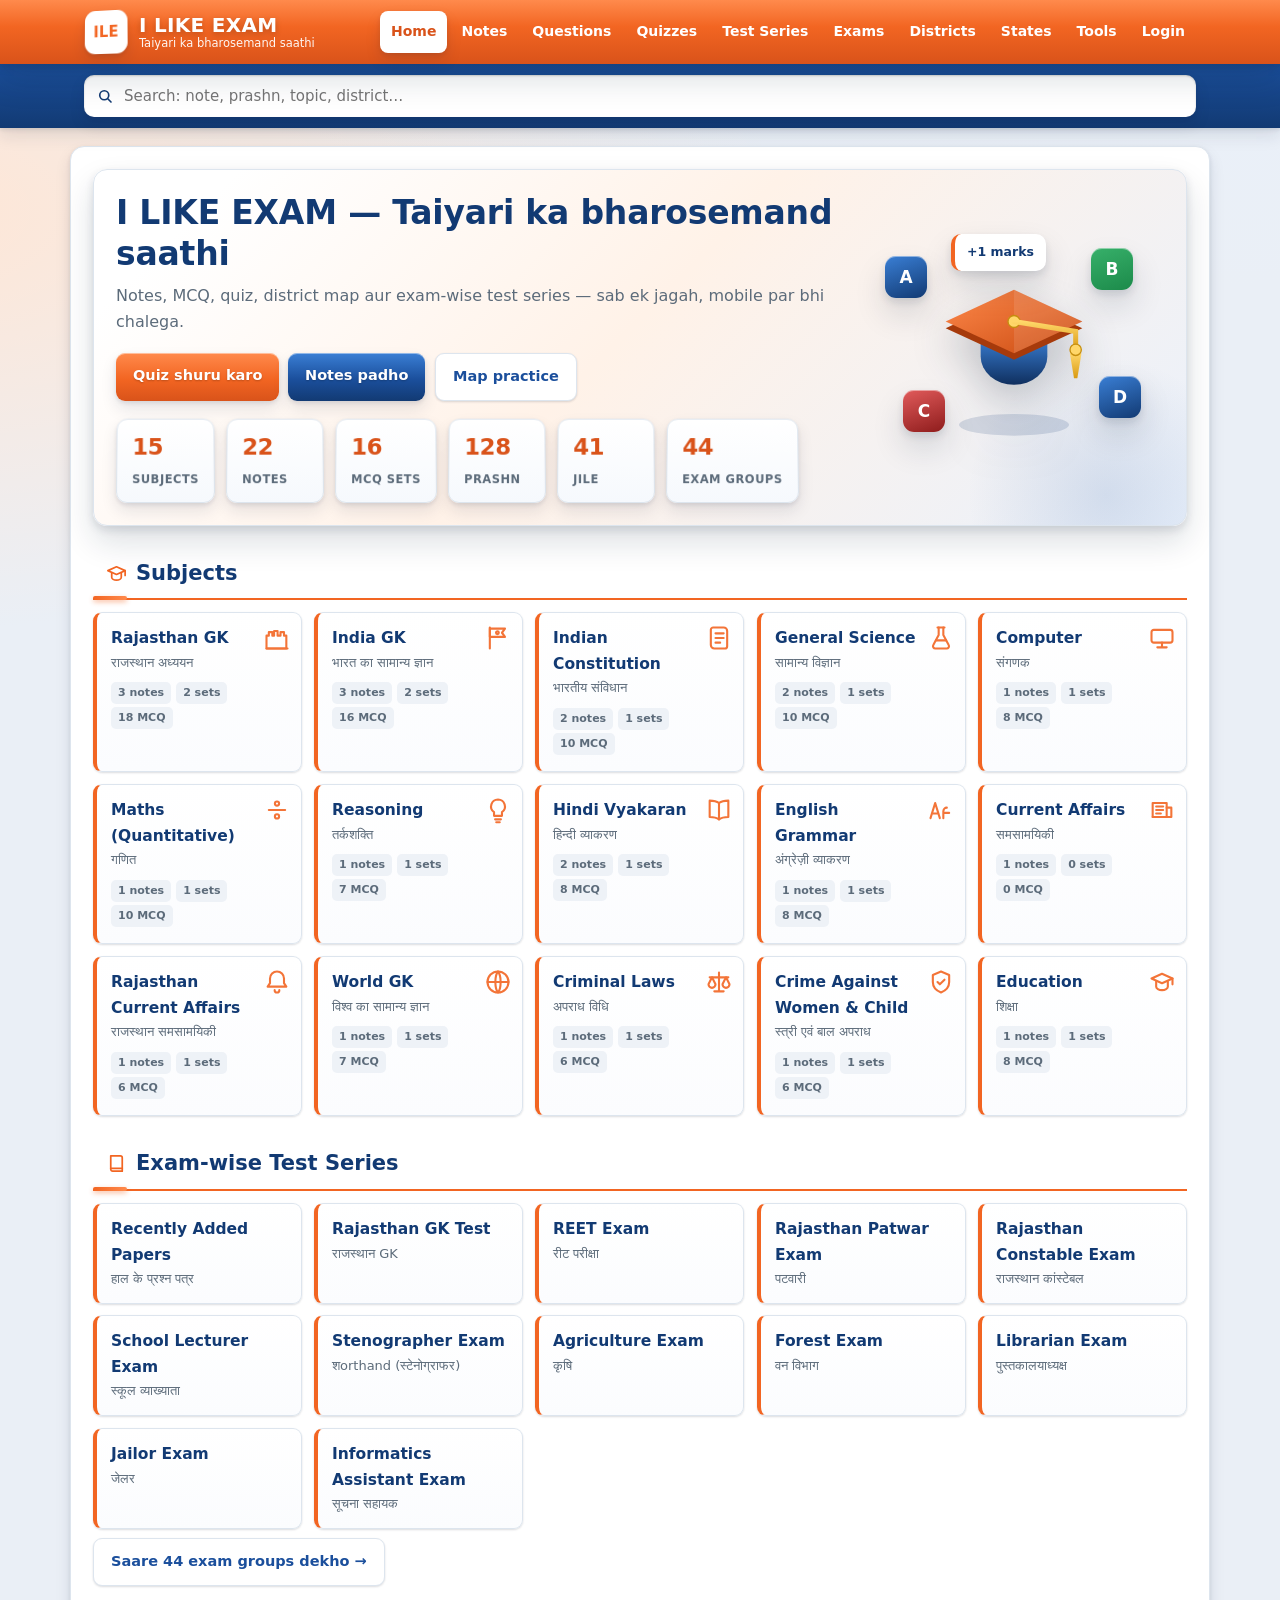
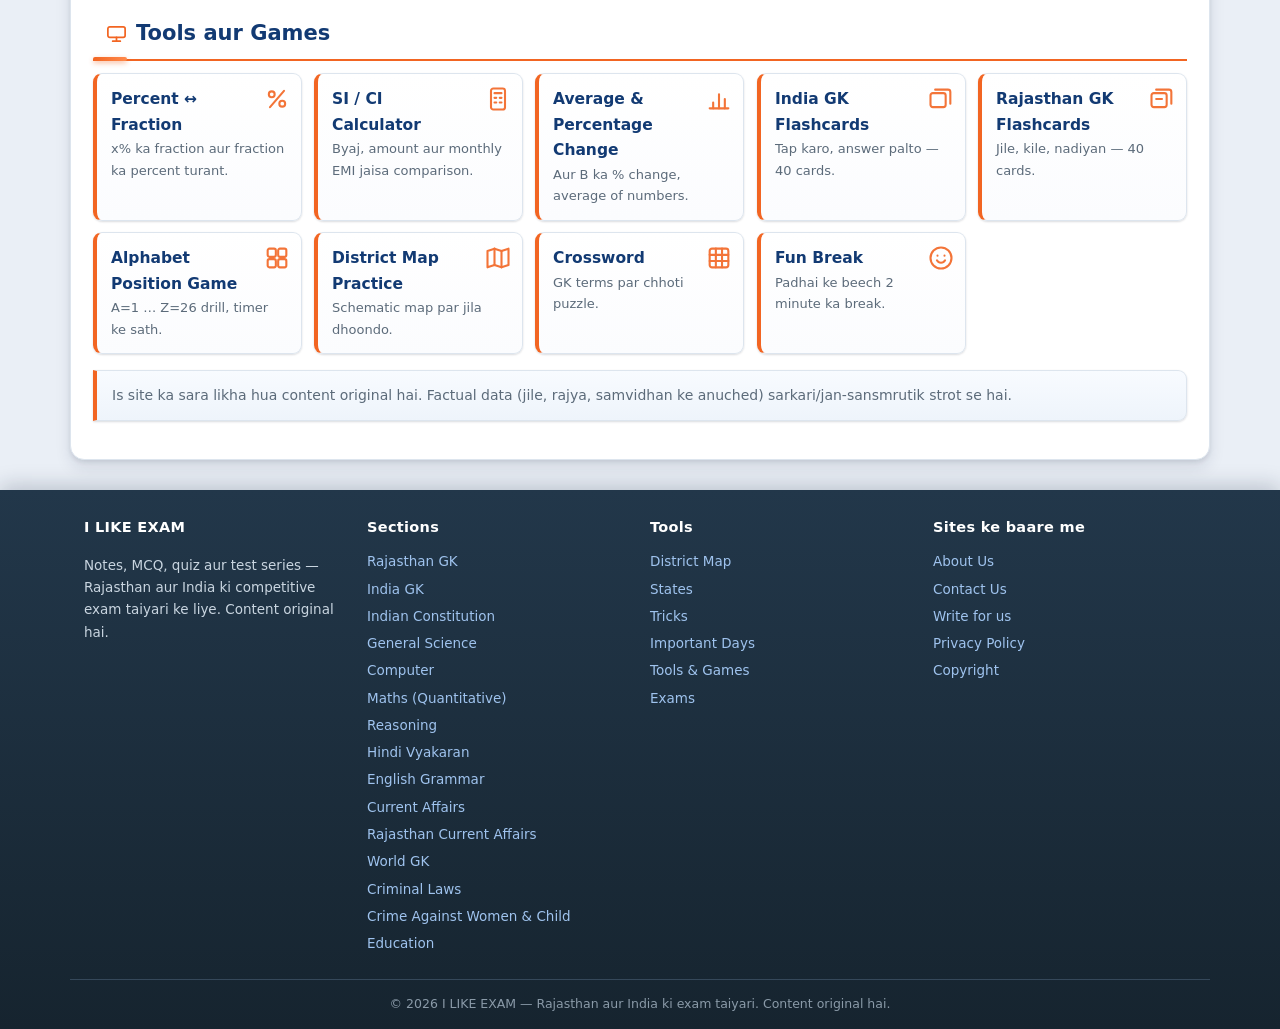
==== index.html @ 9d0247a0 "Add files via upload" ====
<!DOCTYPE html>
<html lang="hi">
<head>
<meta charset="utf-8">
<meta name="viewport" content="width=device-width, initial-scale=1">
<title>I LIKE EXAM — Rajasthan GK, Notes, Quizzes & Test Series</title>
<meta name="description" content="I LIKE EXAM — Rajasthan aur India ki taiyari ke liye notes, MCQ, quiz, district map, tricks aur exam-wise test series.">
<meta name="theme-color" content="#f26522">
<link rel="manifest" href="manifest.webmanifest">
<link rel="icon" href="icons/icon.svg" type="image/svg+xml">
<link rel="apple-touch-icon" href="icons/icon-512.png">
<meta name="apple-mobile-web-app-capable" content="yes">
<meta name="apple-mobile-web-app-title" content="I LIKE EXAM">
<link rel="stylesheet" href="css/style.css">
</head>
<body>
<a class="skip" href="#main">Skip to main content</a>

<header class="topbar">
  <div class="wrap topbar-inner">
    <a class="brand" href="#/">
      <span class="brand-mark">ILE</span>
      <span class="brand-text"><b>I LIKE EXAM</b><small>Taiyari ka bharosemand saathi</small></span>
    </a>
    <button class="nav-toggle" id="navToggle" aria-expanded="false" aria-controls="mainnav">☰ Menu</button>
    <nav id="mainnav" class="mainnav" aria-label="Main"></nav>
  </div>
</header>

<div class="searchbar">
  <div class="wrap">
    <span class="glass" aria-hidden="true"><svg viewBox="0 0 24 24" fill="none" stroke="currentColor" stroke-width="2.2" stroke-linecap="round"><circle cx="11" cy="11" r="6"/><path d="M20 20l-4.3-4.3"/></svg></span>
    <input id="siteSearch" type="search" placeholder="Search: note, prashn, topic, district…" autocomplete="off">
    <div id="searchResults" class="search-results" hidden></div>
  </div>
</div>

<main id="main" class="wrap page"></main>

<footer class="sitefoot">
  <div class="wrap foot-grid">
    <div>
      <h4>I LIKE EXAM</h4>
      <p>Notes, MCQ, quiz aur test series — Rajasthan aur India ki competitive exam taiyari ke liye. Content original hai.</p>
    </div>
    <div>
      <h4>Sections</h4>
      <ul id="footSubjects"></ul>
    </div>
    <div>
      <h4>Tools</h4>
      <ul id="footTools"></ul>
    </div>
    <div>
      <h4>Sites ke baare me</h4>
      <ul>
        <li><a href="#/about">About Us</a></li>
        <li><a href="#/contact">Contact Us</a></li>
        <li><a href="#/contribute">Write for us</a></li>
        <li><a href="#/privacy">Privacy Policy</a></li>
        <li><a href="#/copyright">Copyright</a></li>
      </ul>
    </div>
  </div>
  <div class="wrap copyline">© <span id="year"></span> I LIKE EXAM — Rajasthan aur India ki exam taiyari. Content original hai.</div>
</footer>

<script src="js/data.js"></script>
<script src="js/icons.js"></script>
<script src="js/app.js"></script>
</body>
</html>
---- css/style.css ----
/* =============================================================
   I LIKE EXAM — style.css : 3D depth design system (no library)
   ============================================================= */
*{box-sizing:border-box}
:root{
  --orange:#f26522;--orange-d:#d9531a;--orange-l:#ff8a4c;--orange-pale:#fff2e8;
  --blue:#1b4f9c;--blue-d:#123a73;--blue-l:#3a7fd5;--blue-pale:#eaf1fb;
  --ink:#1b2430;--muted:#5c6b7a;--line:#dde5ee;--bg:#eaeff6;--paper:#fff;
  --ok:#1c8a4a;--ok-pale:#e8f6ec;--bad:#c62828;--bad-pale:#fdecec;--gold:#ffc94a;

  --font:system-ui,"Segoe UI",Roboto,"Helvetica Neue","Noto Sans","Noto Sans Devanagari","Nirmala UI",Arial,sans-serif;

  /* elevation steps — har layer ka apna shadow */
  --e1:0 1px 2px rgba(16,32,54,.10),0 1px 3px rgba(16,32,54,.06);
  --e2:0 2px 4px rgba(16,32,54,.10),0 8px 16px rgba(16,32,54,.10);
  --e3:0 4px 8px rgba(16,32,54,.12),0 16px 32px rgba(16,32,54,.14);
  --e4:0 10px 22px rgba(16,32,54,.16),0 30px 60px rgba(16,32,54,.20);
  --inset:inset 0 1px 0 rgba(255,255,255,.45);
  --r:14px;--r-s:9px;
}

html{scroll-behavior:smooth}
html,body{margin:0;padding:0}
body{
  font-family:var(--font);color:var(--ink);font-size:15.5px;line-height:1.65;
  background:
    radial-gradient(1100px 460px at 88% -160px,var(--blue-pale),transparent),
    radial-gradient(900px 420px at -120px 8%,#ffe6d5,transparent),
    linear-gradient(var(--bg),var(--bg));
  -webkit-font-smoothing:antialiased;text-rendering:optimizeLegibility;
}
a{color:var(--blue);text-decoration:none}
a:hover{text-decoration:underline}
img,svg{max-width:100%}
.wrap{max-width:1140px;margin:0 auto;padding:0 14px}
.skip{position:absolute;left:-9999px;top:0;background:#fff;padding:8px;color:var(--blue)}
.skip:focus{left:8px;z-index:99}

/* ---------------- header ---------------- */
.topbar{
  background:linear-gradient(180deg,var(--orange-l),var(--orange) 42%,var(--orange-d));
  color:#fff;box-shadow:var(--e3);position:relative;z-index:30;
}
.topbar::after{content:"";position:absolute;left:0;right:0;bottom:-6px;height:6px;background:linear-gradient(180deg,rgba(18,58,115,.22),transparent)}
.topbar-inner{display:flex;align-items:center;gap:16px;flex-wrap:wrap;padding-top:10px;padding-bottom:10px}
.brand{display:flex;align-items:center;gap:11px;color:#fff}
.brand:hover{text-decoration:none}
.brand-mark{
  width:44px;height:44px;border-radius:11px;background:#fff;color:var(--orange);font-size:15px;font-weight:800;
  display:grid;place-items:center;letter-spacing:.2px;box-shadow:var(--e2),var(--inset);
  transform:perspective(500px) rotateX(10deg) rotateY(-14deg);transition:transform .28s
}
.brand:hover .brand-mark{transform:perspective(500px) rotateX(0) rotateY(0) translateY(-2px)}
.brand-text{display:flex;flex-direction:column;line-height:1.15}
.brand-text b{font-size:20px;font-weight:800;letter-spacing:.3px;text-shadow:0 2px 6px rgba(0,0,0,.22)}
.brand-text small{font-size:11.5px;opacity:.95}
.nav-toggle{display:none;margin-left:auto;background:rgba(255,255,255,.18);border:1px solid rgba(255,255,255,.55);color:#fff;font-size:14.5px;padding:8px 13px;border-radius:8px;cursor:pointer;font-family:inherit;font-weight:700;box-shadow:var(--e1)}
.mainnav{margin-left:auto;display:flex;gap:3px;flex-wrap:wrap}
.mainnav a{color:#fff;padding:9px 11px;border-radius:8px;font-size:14px;font-weight:700;transition:background .16s,transform .16s,box-shadow .16s}
.mainnav a:hover{background:rgba(0,0,0,.16);text-decoration:none;transform:translateY(-1px)}
.mainnav a.on{background:#fff;color:var(--orange-d);box-shadow:var(--e2)}

/* ---------------- search ---------------- */
.searchbar{background:linear-gradient(180deg,var(--blue),var(--blue-d));padding:11px 0;position:relative;box-shadow:var(--e2)}
.searchbar .wrap{position:relative}
#siteSearch{width:100%;padding:12px 14px 12px 40px;border:0;border-radius:10px;font-size:15px;font-family:inherit;box-shadow:var(--e2),inset 0 1px 2px rgba(0,0,0,.18)}
#siteSearch:focus{outline:3px solid var(--gold);outline-offset:1px}
.searchbar .glass{position:absolute;left:26px;top:50%;transform:translateY(-50%);width:18px;height:18px;color:var(--blue-d);pointer-events:none}
.search-results{position:absolute;top:100%;left:14px;right:14px;background:#fff;border:1px solid var(--line);border-radius:0 0 12px 12px;max-height:60vh;overflow:auto;z-index:40;box-shadow:var(--e4)}
.search-results a{display:block;padding:10px 13px;border-bottom:1px solid #f1f3f6;color:var(--ink)}
.search-results a:hover{background:var(--orange-pale);text-decoration:none}
.search-results .kind{font-size:10.5px;color:#fff;background:var(--orange);border-radius:5px;padding:2px 7px;margin-right:8px;text-transform:uppercase;letter-spacing:.4px;font-weight:700}
.search-results .none{padding:13px;color:var(--muted)}

/* ---------------- page shell + 3D entry ---------------- */
.page{
  background:var(--paper);margin:18px auto 30px;padding:22px;border:1px solid var(--line);
  border-radius:var(--r);min-height:52vh;box-shadow:var(--e2);
}
/* fill-mode janbhoojh ke saath nahi: page hamesha visible rehta hai, animation bas chalti hai */
.page.enter{animation:pageIn .38s cubic-bezier(.2,.7,.3,1)}
@keyframes pageIn{from{opacity:0;transform:translateY(14px) scale(.99)}to{opacity:1;transform:none}}
.crumb{font-size:12.5px;color:var(--muted);margin-bottom:14px}
.crumb a{color:var(--blue)}
h1{font-size:29px;line-height:1.25;margin:0 0 8px;color:var(--blue-d);font-weight:800;letter-spacing:-.2px}
h2{font-size:21px;margin:30px 0 12px;padding:0 0 8px 12px;border-bottom:2px solid var(--orange);color:var(--blue-d);font-weight:800;position:relative}
h2::before{content:"";position:absolute;left:0;bottom:-2px;width:34px;height:4px;background:linear-gradient(90deg,var(--orange),var(--orange-l));border-radius:2px;box-shadow:0 2px 5px rgba(242,101,34,.45)}
h3{font-size:17.5px;margin:20px 0 9px;color:var(--ink);font-weight:700}
p.lead{color:var(--muted);margin:0 0 18px;font-size:16px}

/* ---------------- 3D hero ---------------- */
.hero{
  background:linear-gradient(135deg,#fff 10%,var(--orange-pale) 48%,var(--blue-pale) 100%);
  border:1px solid var(--line);border-radius:var(--r);padding:22px;display:flex;gap:22px;align-items:center;flex-wrap:wrap;
  box-shadow:var(--e3);position:relative;overflow:hidden
}
.hero::before{content:"";position:absolute;inset:auto -60px -110px auto;width:280px;height:280px;border-radius:50%;background:radial-gradient(circle,rgba(27,79,156,.13),transparent 70%)}
.hero > div{position:relative;z-index:2}
.hero > div:not(.hero3d){flex:1 1 300px}
.hero h1{font-size:33px}
.hero-stats{display:flex;gap:11px;flex-wrap:wrap;margin-top:16px}
.stat{
  background:linear-gradient(180deg,#fff,#f6f9fd);border:1px solid var(--line);border-radius:11px;padding:10px 15px;min-width:98px;
  box-shadow:var(--e2),var(--inset);transform:perspective(600px) rotateX(6deg);transform-origin:50% 100%;
  transition:transform .22s,box-shadow .22s
}
.stat:hover{transform:perspective(600px) rotateX(0) translateY(-3px);box-shadow:var(--e3)}
.stat b{display:block;font-size:23px;color:var(--orange-d);font-variant-numeric:tabular-nums;letter-spacing:-.4px}
.stat span{font-size:11.5px;color:var(--muted);text-transform:uppercase;letter-spacing:.5px;font-weight:700}

.hero3d{flex:0 0 300px;position:relative;perspective:900px;min-height:250px}
.tilt{position:absolute;inset:0;transform-style:preserve-3d;transition:transform .3s ease-out;transform:rotateX(calc(var(--ty,0)*1deg)) rotateY(calc(var(--tx,0)*1deg))}
.stage{position:absolute;left:50%;top:50%;width:250px;height:210px;margin:-105px 0 0 -125px;transform-style:preserve-3d}

/* Topi = ek crisp SVG jo 3D me jhoomti hai. Div-se-bana 3D model edge-on hoke
   toot-ti lines banata tha aur hero se kat-ta tha — isliye SVG wala rasta. */
.cap3d{
  position:absolute;left:50%;top:50%;width:200px;height:187px;margin:-94px 0 0 -100px;
  filter:drop-shadow(0 16px 20px rgba(18,32,54,.24));
  animation:capFloat 7.5s ease-in-out infinite
}
@keyframes capFloat{
  0%,100%{transform:perspective(800px) rotateY(-15deg) rotateX(9deg) translateY(-7px)}
  50%{transform:perspective(800px) rotateY(15deg) rotateX(-7deg) translateY(9px)}
}

.chip3d{position:absolute;display:grid;place-items:center;width:42px;height:42px;border-radius:11px;font-weight:800;font-size:17px;color:#fff;
  background:linear-gradient(160deg,var(--blue-l),var(--blue-d));box-shadow:var(--e3),var(--inset);animation:floaty 6s ease-in-out infinite}
.chip3d.right{background:linear-gradient(160deg,#37b06a,var(--ok))}
.chip3d.wrongc{background:linear-gradient(160deg,#e15b5b,#8e1c1c)}
.chip3d.p1{left:-4px;top:14px;animation-delay:-.4s}
.chip3d.p2{right:6px;top:6px;animation-delay:-2.2s}
.chip3d.p3{left:14px;bottom:20px;animation-delay:-3.6s}
.chip3d.p4{right:-2px;bottom:34px;animation-delay:-1.3s}
@keyframes floaty{0%,100%{transform:translateY(-7px) rotateX(14deg) rotateY(-16deg)}50%{transform:translateY(9px) rotateX(6deg) rotateY(12deg)}}
/* card top-center par hai — diamond ki left tip (SVG x=19) se takrata nahi */
.floatcard{position:absolute;left:62px;top:-8px;padding:8px 12px;border-radius:10px;background:#fff;border-left:4px solid var(--orange);box-shadow:var(--e3);font-size:12.5px;font-weight:800;color:var(--blue-d);animation:floaty 7.5s ease-in-out infinite;animation-delay:-2s}

/* ---------------- tiles with 3D tilt ---------------- */
.grid{display:grid;gap:12px;grid-template-columns:repeat(auto-fill,minmax(180px,1fr))}
.grid.wide{grid-template-columns:repeat(auto-fill,minmax(250px,1fr))}
.tile{
  display:block;background:linear-gradient(180deg,#fff,#fbfcfe);border:1px solid var(--line);border-left:4px solid var(--orange);
  border-radius:var(--r-s);padding:13px 14px;color:var(--ink);box-shadow:var(--e1);
  transform:perspective(700px) translateZ(0);transform-style:preserve-3d;
  transition:transform .2s cubic-bezier(.2,.7,.3,1),box-shadow .2s,border-color .2s
}
.tile:hover{background:linear-gradient(180deg,#fff,var(--orange-pale));text-decoration:none;box-shadow:var(--e3);transform:perspective(700px) translateY(-5px) rotateX(6deg)}
.tile:active{transform:perspective(700px) translateY(-1px) rotateX(2deg)}
.tile b{display:block;font-size:15.5px;color:var(--blue-d);font-weight:800}
.tile .hi{display:block;font-size:13px;color:var(--muted)}
.tile .meta{display:block;margin-top:9px;font-size:11px;color:var(--muted)}
.tile .meta i{font-style:normal;background:#eef2f7;border-radius:5px;padding:2px 7px;margin-right:5px;font-weight:700;display:inline-block;margin-bottom:3px}
.tile .ic{float:right;margin:-2px -4px 6px 8px;width:28px;height:28px;color:var(--orange);opacity:.9}
.ic svg{width:100%;height:100%;display:block}
.ic.inline{display:inline-block;width:23px;height:23px;vertical-align:-5px;margin-right:8px;color:var(--orange)}
h1 .ic.inline{width:27px;height:27px;vertical-align:-6px}

/* ---------------- buttons ---------------- */
.btn{
  display:inline-block;background:linear-gradient(180deg,var(--orange-l),var(--orange) 55%,var(--orange-d));color:#fff;border:0;
  border-radius:9px;padding:11px 17px;font-size:14.5px;font-weight:800;cursor:pointer;font-family:inherit;
  box-shadow:var(--e2),var(--inset);text-shadow:0 1px 2px rgba(0,0,0,.22);
  transform:perspective(500px);transition:transform .14s,box-shadow .14s,filter .14s
}
.btn:hover{color:#fff;text-decoration:none;transform:perspective(500px) translateY(-2px);box-shadow:var(--e3);filter:saturate(1.1)}
.btn:active{transform:perspective(500px) translateY(1px);box-shadow:var(--e1)}
.btn.blue{background:linear-gradient(180deg,var(--blue-l),var(--blue) 55%,var(--blue-d))}
.btn.ghost{background:#fff;color:var(--blue);border:1px solid var(--line);box-shadow:var(--e1);text-shadow:none}
.btn.ghost:hover{background:var(--blue-pale)}
.btnrow{display:flex;gap:9px;flex-wrap:wrap;margin:16px 0}

/* ---------------- tables ---------------- */
table.tb{width:100%;border-collapse:separate;border-spacing:0;font-size:14.5px;margin:12px 0;border:1px solid var(--line);border-radius:var(--r-s);overflow:hidden;box-shadow:var(--e1)}
table.tb th{background:linear-gradient(180deg,var(--blue-l),var(--blue));color:#fff;text-align:left;padding:10px;font-size:13px;font-weight:700;letter-spacing:.2px}
table.tb td{padding:9px 11px;border-bottom:1px solid var(--line)}
table.tb tr:nth-child(even) td{background:#f8fafd}
table.tb tr:last-child td{border-bottom:0}
table.tb tr:hover td{background:var(--orange-pale)}
.table-scroll{overflow-x:auto;-webkit-overflow-scrolling:touch}

/* ---------------- notes / articles ---------------- */
.note{border-bottom:1px dashed var(--line);padding:12px 0;transition:padding-left .18s}
.note:hover{padding-left:6px}
.note a{font-weight:700;font-size:16.5px}
.note small{display:block;color:var(--muted);font-weight:400;font-size:12.5px}
.article{max-width:840px}
.article h2{margin-top:26px}
.article .box{background:linear-gradient(180deg,#f7fafd,#eff4fb);border:1px solid var(--line);border-left:4px solid var(--blue);padding:13px 15px;margin:16px 0;border-radius:0 var(--r-s) var(--r-s) 0;box-shadow:var(--e1)}
.article ul{padding-left:22px}
.article li{margin:5px 0}
.kv{display:grid;grid-template-columns:190px 1fr;gap:5px 14px;font-size:14.5px}
.kv dt{color:var(--muted)}
.kv dd{margin:0;font-weight:700}

/* ---------------- chips ---------------- */
.optbar{display:flex;gap:9px;flex-wrap:wrap;margin-bottom:16px;align-items:center}
.chip{border:1px solid var(--line);background:#fff;border-radius:18px;padding:6px 13px;font-size:13px;cursor:pointer;color:var(--ink);font-weight:700;box-shadow:var(--e1);transition:transform .15s,background .15s}
.chip:hover{background:var(--blue-pale);text-decoration:none;transform:translateY(-2px)}
.chip.on{background:linear-gradient(180deg,var(--blue-l),var(--blue));color:#fff;border-color:var(--blue);box-shadow:var(--e2)}

/* ---------------- quiz ---------------- */
.qcard{border:1px solid var(--line);border-radius:var(--r);padding:16px;margin:0 0 14px;background:#fff;box-shadow:var(--e2)}
.qcard .qn{font-size:12px;color:var(--muted);font-weight:700;letter-spacing:.4px;text-transform:uppercase}
.qcard .qt{font-weight:700;margin:5px 0 12px;font-size:17px;line-height:1.45}
.opt{
  display:block;width:100%;text-align:left;background:linear-gradient(180deg,#fbfcfe,#f5f8fc);border:1px solid var(--line);border-radius:9px;
  padding:11px 13px;margin:7px 0;cursor:pointer;font-family:inherit;font-size:15.5px;color:var(--ink);
  box-shadow:var(--e1);transform:perspective(600px);transition:transform .14s,box-shadow .14s,background .14s,border-color .14s
}
.opt:hover{background:var(--orange-pale);border-color:var(--orange);transform:perspective(600px) translateX(3px) translateY(-1px);box-shadow:var(--e2)}
.opt.right{background:linear-gradient(180deg,#eefaf1,var(--ok-pale));border-color:var(--ok);color:#12603a;font-weight:800;box-shadow:0 0 0 3px rgba(28,138,74,.14)}
.opt.wrong{background:linear-gradient(180deg,#fef3f3,var(--bad-pale));border-color:var(--bad);color:#8e1c1c}
.opt:disabled{cursor:default;transform:none}
.explain{font-size:13.5px;color:var(--muted);margin-top:10px;padding-top:10px;border-top:1px dashed var(--line)}
.explain b{color:var(--ok)}

.quizhead{position:sticky;top:0;background:rgba(255,255,255,.97);backdrop-filter:blur(4px);border-bottom:1px solid var(--line);padding:12px 0;margin:-22px -22px 16px;padding-left:22px;padding-right:22px;z-index:5;box-shadow:var(--e1)}
.quizhead .row{display:flex;justify-content:space-between;align-items:center;gap:12px;flex-wrap:wrap}
.bar{height:8px;background:#e9edf3;border-radius:5px;overflow:hidden;margin-top:10px;box-shadow:inset 0 1px 2px rgba(0,0,0,.12)}
.bar i{display:block;height:100%;background:linear-gradient(90deg,var(--orange),var(--gold));width:0;transition:width .25s;box-shadow:0 0 8px rgba(242,101,34,.6)}
.pill{font-size:13px;background:var(--blue-pale);border:1px solid #cfe0f7;border-radius:16px;padding:4px 12px;color:var(--blue-d);font-weight:800}
.result{text-align:center;padding:30px 12px}
.result .score{font-size:54px;font-weight:800;color:var(--orange-d);letter-spacing:-1px;text-shadow:0 3px 10px rgba(242,101,34,.25)}
.result table{margin:20px auto 0;max-width:640px}

/* ---------------- district map ---------------- */
.mapwrap{display:grid;grid-template-columns:1fr 320px;gap:18px;align-items:start}
.mapbox{background:linear-gradient(160deg,#f7fafd,#eaf1fb);border:1px solid var(--line);border-radius:var(--r);padding:14px;box-shadow:var(--e2)}
.mapbox svg{width:100%;height:auto;display:block;filter:drop-shadow(0 6px 14px rgba(18,32,54,.16))}
.dcell{fill:#cfe0f5;stroke:#fff;stroke-width:2;cursor:pointer;transition:fill .16s}
.dcell:hover{fill:var(--orange)}
.dcell.hit{fill:#8fd3a8}
.dcell.miss{fill:#f3b0b0}
.dlabel{font-size:8px;fill:#123a73;pointer-events:none;text-anchor:middle;font-family:var(--font)}

/* ---------------- tabs / calendar ---------------- */
.tabs{display:flex;gap:7px;border-bottom:2px solid var(--orange);margin:20px 0 15px;flex-wrap:wrap}
.tabs button{background:#eef2f7;border:1px solid var(--line);border-bottom:0;border-radius:8px 8px 0 0;padding:9px 15px;font-family:inherit;font-size:14px;cursor:pointer;font-weight:700;color:var(--muted)}
.tabs button.on{background:linear-gradient(180deg,var(--orange-l),var(--orange));color:#fff;border-color:var(--orange);box-shadow:var(--e2)}
.cal{display:grid;grid-template-columns:repeat(7,1fr);gap:7px}
.cal .h{background:linear-gradient(180deg,var(--blue-l),var(--blue));color:#fff;text-align:center;padding:7px;font-size:12px;border-radius:7px;font-weight:700;box-shadow:var(--e1)}
.cal .d{background:#fff;border:1px solid var(--line);border-radius:7px;min-height:70px;padding:6px;font-size:12px;box-shadow:var(--e1);transition:transform .16s,box-shadow .16s}
.cal .d:hover{transform:perspective(600px) translateY(-3px) rotateX(6deg);box-shadow:var(--e2)}
.cal .d b{display:block;color:var(--muted);font-size:11px}
.cal .d.ev{background:linear-gradient(180deg,#fff,var(--orange-pale));border-color:var(--orange)}
.cal .d span{display:block;font-size:10.5px;line-height:1.35;color:var(--blue-d);font-weight:700}

/* ---------------- flashcards (3D flip) ---------------- */
.flash{
  background:linear-gradient(150deg,#fff,var(--blue-pale));border:1px solid #cfe0f7;border-radius:var(--r);padding:30px 24px;text-align:center;cursor:pointer;
  min-height:170px;display:grid;place-items:center;box-shadow:var(--e3);transform-origin:50% 50%
}
.flash.flip{animation:flip .42s cubic-bezier(.3,.7,.3,1)}
@keyframes flip{0%{transform:perspective(900px) rotateY(84deg) scale(.96);opacity:.35}60%{transform:perspective(900px) rotateY(-9deg) scale(1.01);opacity:1}100%{transform:perspective(900px) rotateY(0) scale(1)}}
.flash .big{font-size:25px;font-weight:800;color:var(--blue-d)}
.flash .small{font-size:13px;color:var(--muted);margin-top:10px}

/* ---------------- tools / forms ---------------- */
.tool{border:1px solid var(--line);border-radius:var(--r);padding:16px;margin-bottom:16px;background:linear-gradient(180deg,#fafcff,#f4f7fb);box-shadow:var(--e2)}
.tool input,.tool select{padding:10px;border:1px solid var(--line);border-radius:8px;font-family:inherit;font-size:15px;width:100%;max-width:270px;background:#fff;box-shadow:inset 0 1px 2px rgba(16,32,54,.08)}
.tool input:focus,.tool select:focus,form.f input:focus,form.f textarea:focus{outline:3px solid var(--gold);outline-offset:1px}
.out{background:#fff;border:1px dashed var(--blue);border-radius:9px;padding:12px 14px;margin-top:12px;font-size:15.5px;min-height:24px;box-shadow:var(--e1)}
.out b{color:var(--orange-d);font-size:21px;font-variant-numeric:tabular-nums}
label.f{display:block;font-size:13px;color:var(--muted);margin:12px 0 4px;font-weight:700}
form.f{max-width:540px}
form.f input,form.f textarea{width:100%;padding:11px;border:1px solid var(--line);border-radius:9px;font-family:inherit;font-size:15px;box-shadow:inset 0 1px 2px rgba(16,32,54,.07)}
.msg{background:linear-gradient(180deg,#f0fbf4,var(--ok-pale));border:1px solid var(--ok);color:#12603a;padding:12px 14px;border-radius:9px;margin:14px 0;font-size:14.5px;box-shadow:var(--e1)}
.msg.warn{background:linear-gradient(180deg,#fff6ea,var(--orange-pale));border-color:var(--orange);color:#8a4b12}

/* ---------------- misc ---------------- */
.draftbar{background:linear-gradient(90deg,#fff3d6,#ffe3c2);border-bottom:2px solid var(--gold);padding:8px 0;font-size:13px;color:#6b4a12}
.draftbar b{background:var(--orange);color:#fff;padding:2px 7px;border-radius:5px;font-size:11.5px;letter-spacing:.05em;margin-right:6px}
.draftbar a{color:#8a4b06;font-weight:800;text-decoration:underline}
.draftbar button{margin-left:8px;border:1px solid #d9a441;background:#fff;color:#8a4b06;font:inherit;font-size:12.5px;font-weight:800;padding:3px 9px;border-radius:7px;cursor:pointer}
.draftbar button:hover{background:#fff8e7}
.notice{background:linear-gradient(180deg,#f8fbff,#eef4fb);border:1px solid var(--line);border-left:4px solid var(--orange);padding:13px 15px;border-radius:0 var(--r-s) var(--r-s) 0;font-size:14px;color:var(--muted);margin:16px 0;box-shadow:var(--e1)}
.pager{display:flex;gap:7px;flex-wrap:wrap;margin:18px 0}
.pager a,.pager span{border:1px solid var(--line);border-radius:7px;padding:7px 12px;font-size:13px;background:#fff;box-shadow:var(--e1);font-weight:700}
.pager a:hover{transform:translateY(-2px);text-decoration:none;box-shadow:var(--e2)}
.pager .cur{background:linear-gradient(180deg,var(--blue-l),var(--blue));color:#fff;border-color:var(--blue)}
.svghide{display:none}

/* back to top */
.totop{position:fixed;right:16px;bottom:16px;width:44px;height:44px;border-radius:12px;border:0;background:linear-gradient(180deg,var(--blue-l),var(--blue-d));color:#fff;
  display:grid;place-items:center;cursor:pointer;box-shadow:var(--e4);opacity:0;pointer-events:none;transform:translateY(14px) scale(.9);transition:opacity .2s,transform .2s;z-index:50}
.totop.on{opacity:1;pointer-events:auto;transform:translateY(0) scale(1)}
.totop svg{width:20px;height:20px}

/* ---------------- footer ---------------- */
.sitefoot{background:linear-gradient(180deg,#22374a,#16242f);color:#c9d5e0;padding:26px 0 14px;font-size:13.5px;box-shadow:0 -4px 20px rgba(16,32,54,.22)}
.sitefoot h4{color:#fff;margin:0 0 10px;font-size:14.5px;letter-spacing:.3px}
.sitefoot a{color:#9fc3ee}
.sitefoot ul{list-style:none;margin:0;padding:0}
.sitefoot li{margin:5px 0}
.foot-grid{display:grid;grid-template-columns:repeat(auto-fit,minmax(200px,1fr));gap:20px}
.copyline{border-top:1px solid #35485a;margin-top:20px;padding-top:14px;text-align:center;color:#8a9aa8;font-size:12.5px}

/* ---------------- mobile ---------------- */
@media(max-width:880px){
  .nav-toggle{display:block}
  .mainnav{display:none;width:100%;flex-direction:column;margin-left:0;gap:0}
  .mainnav.open{display:flex}
  .mainnav a{border-top:1px solid rgba(255,255,255,.22);border-radius:0;padding:12px 10px}
  .mapwrap{grid-template-columns:1fr}
  .kv{grid-template-columns:1fr}
  .page{padding:15px;margin:12px auto 22px;border-radius:12px}
  .quizhead{margin-left:-15px;margin-right:-15px;padding-left:15px;padding-right:15px}
  .hero{padding:16px;gap:6px}
  .hero h1{font-size:26px}
  h1{font-size:24px}
  h2{font-size:19px}
  .grid{grid-template-columns:repeat(auto-fill,minmax(150px,1fr));gap:10px}
  .hero3d{flex:0 0 100%;min-height:215px;order:-1}
  .stage{transform:scale(.82)}
  .cal .d{min-height:54px}
}
@media(max-width:420px){
  .grid{grid-template-columns:1fr 1fr}
  .stat{min-width:84px;padding:8px 11px}
  .stat b{font-size:19px}
}

/* jin logon ko motion pasand nahi / battery bachana hai — sab 3D band, layout waisa hi */
@media(prefers-reduced-motion:reduce){
  html{scroll-behavior:auto}
  .cap3d,.chip3d,.floatcard{animation:none!important}
  .page.enter,.flash.flip{animation:none!important}
  .tilt{transition:none!important}
  .tile:hover,.stat:hover,.opt:hover,.cal .d:hover,.chip:hover{transform:none!important}
}

/* print = notes padhne ke liye */
@media print{
  .topbar,.searchbar,.sitefoot,.totop,.btnrow,.hero3d,.nav-toggle,.draftbar{display:none!important}
  .page{box-shadow:none;border:0;margin:0;padding:0}
  body{background:#fff}
}
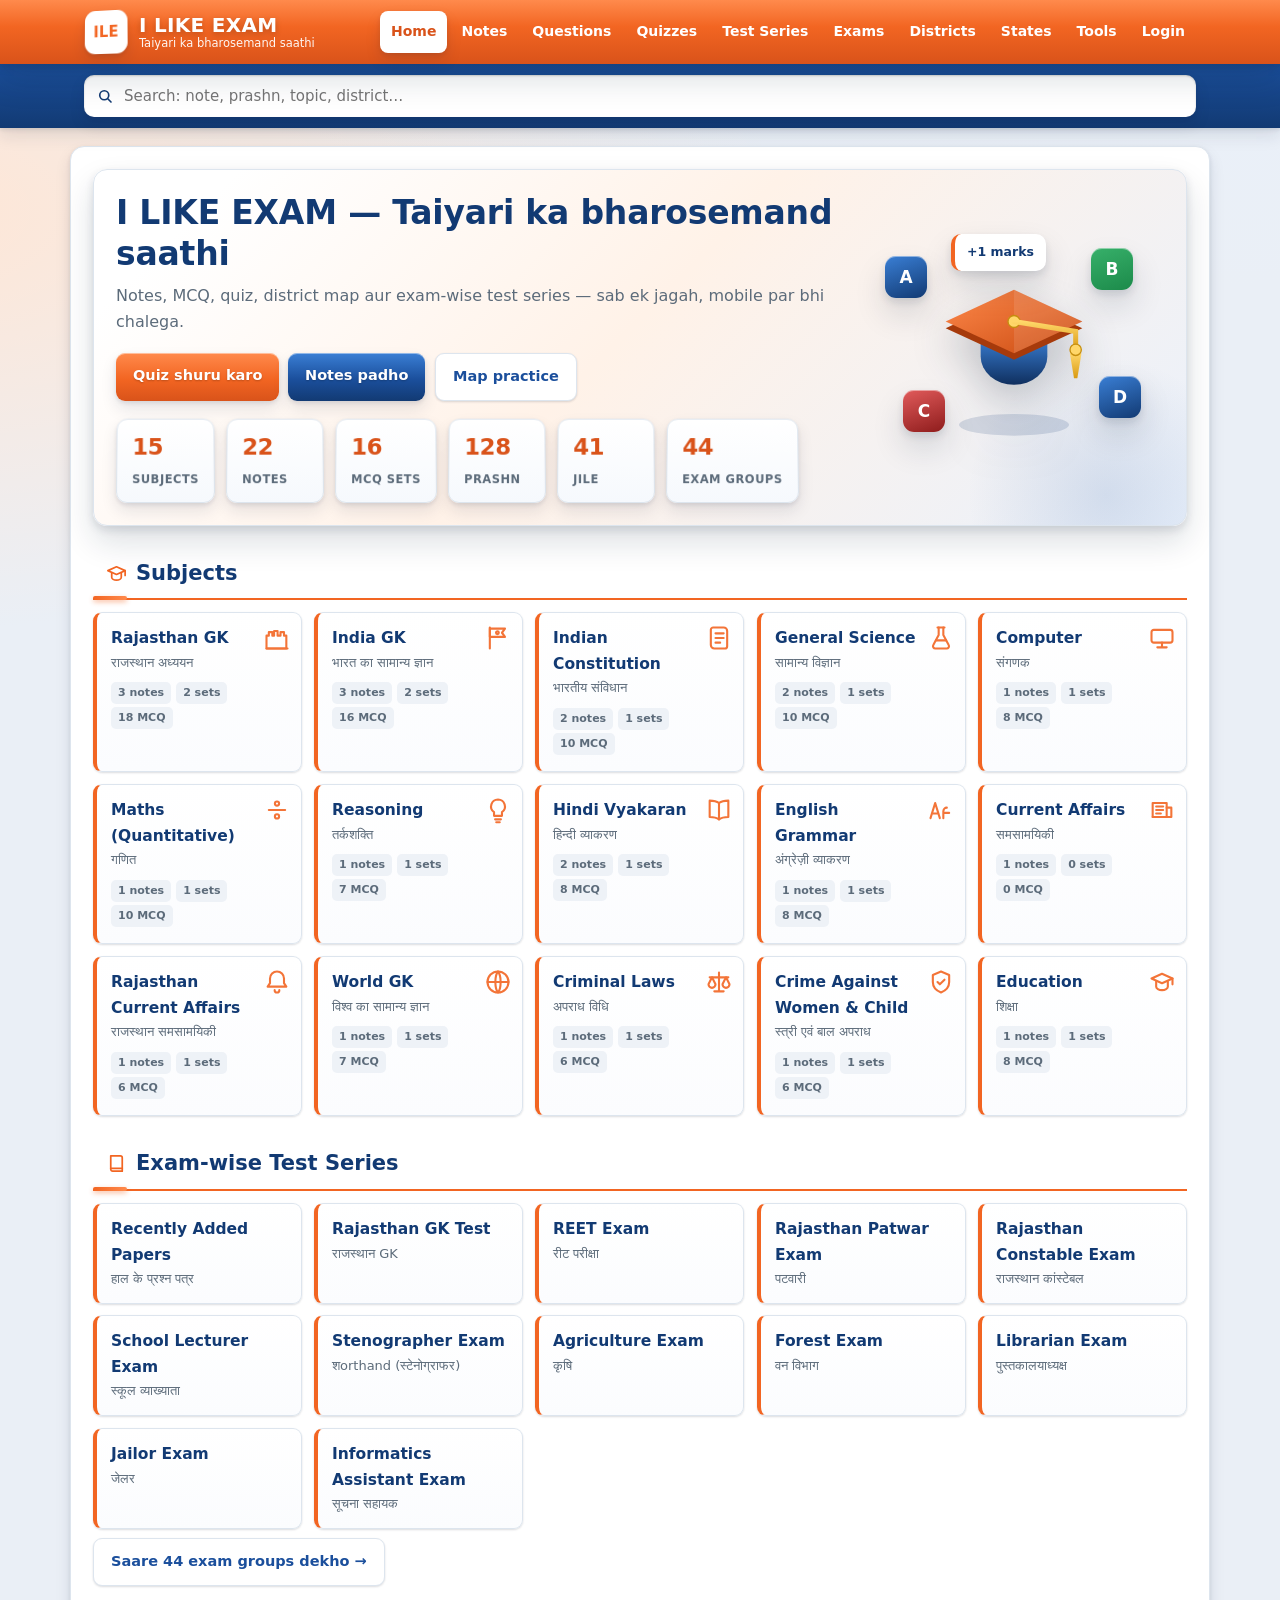
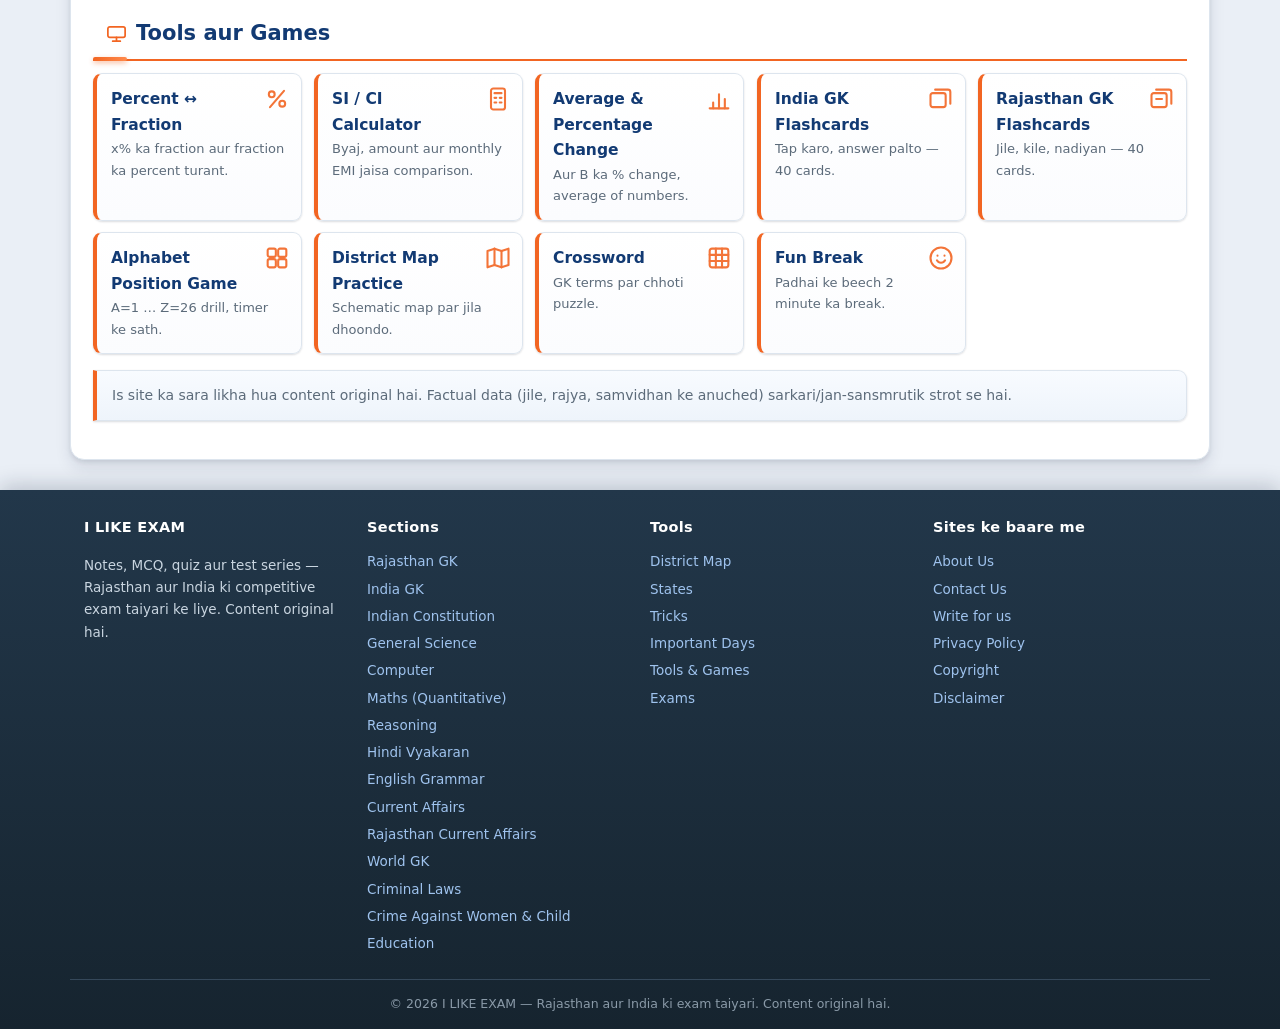
==== commit 8bcf833b: "Add files via upload" ====
--- a/index.html
+++ b/index.html
@@ -9,6 +9,17 @@
 <link rel="manifest" href="manifest.webmanifest">
 <link rel="icon" href="icons/icon.svg" type="image/svg+xml">
 <link rel="apple-touch-icon" href="icons/icon-512.png">
+<link rel="canonical" href="https://ilikeexam.vercel.app/">
+<meta name="robots" content="index,follow">
+<meta property="og:type" content="website">
+<meta property="og:site_name" content="I LIKE EXAM">
+<meta property="og:title" content="I LIKE EXAM — Rajasthan GK, Notes, Quizzes & Test Series">
+<meta property="og:description" content="Rajasthan aur India ki competitive exam ke liye free notes, MCQ, quiz, test series, jile ka map aur short tricks — REET, Patwar, CET, Constable, RAS.">
+<meta property="og:url" content="https://ilikeexam.vercel.app/">
+<meta property="og:image" content="https://ilikeexam.vercel.app/icons/icon-512.png">
+<meta name="twitter:card" content="summary">
+<meta name="twitter:title" content="I LIKE EXAM — Rajasthan GK, Notes, Quizzes & Test Series">
+<meta name="twitter:description" content="Free notes, MCQ, quiz aur test series — Rajasthan aur India ki exam taiyari ke liye.">
 <meta name="apple-mobile-web-app-capable" content="yes">
 <meta name="apple-mobile-web-app-title" content="I LIKE EXAM">
 <link rel="stylesheet" href="css/style.css">
@@ -59,6 +70,7 @@
         <li><a href="#/contribute">Write for us</a></li>
         <li><a href="#/privacy">Privacy Policy</a></li>
         <li><a href="#/copyright">Copyright</a></li>
+        <li><a href="#/disclaimer">Disclaimer</a></li>
       </ul>
     </div>
   </div>
--- a/css/style.css
+++ b/css/style.css
@@ -82,6 +82,15 @@
 @keyframes pageIn{from{opacity:0;transform:translateY(14px) scale(.99)}to{opacity:1;transform:none}}
 .crumb{font-size:12.5px;color:var(--muted);margin-bottom:14px}
 .crumb a{color:var(--blue)}
+/* "Back" — breadcrumb ke bagal me chhota pill, har andar wale page par */
+.backbtn{
+  appearance:none;-webkit-appearance:none;font:inherit;font-size:12px;line-height:1;
+  display:inline-flex;align-items:center;vertical-align:-2px;margin:0 9px 0 0;padding:5px 10px 5px 7px;
+  border:1px solid var(--line);border-radius:999px;background:#fff;color:var(--blue);
+  box-shadow:var(--e1);cursor:pointer;text-shadow:none;
+}
+.backbtn:hover{background:var(--blue-pale);box-shadow:var(--e2);color:var(--blue-d)}
+.backbtn:active{transform:translateY(1px);box-shadow:var(--e1)}
 h1{font-size:29px;line-height:1.25;margin:0 0 8px;color:var(--blue-d);font-weight:800;letter-spacing:-.2px}
 h2{font-size:21px;margin:30px 0 12px;padding:0 0 8px 12px;border-bottom:2px solid var(--orange);color:var(--blue-d);font-weight:800;position:relative}
 h2::before{content:"";position:absolute;left:0;bottom:-2px;width:34px;height:4px;background:linear-gradient(90deg,var(--orange),var(--orange-l));border-radius:2px;box-shadow:0 2px 5px rgba(242,101,34,.45)}
@@ -332,7 +341,15 @@
 
 /* print = notes padhne ke liye */
 @media print{
-  .topbar,.searchbar,.sitefoot,.totop,.btnrow,.hero3d,.nav-toggle,.draftbar{display:none!important}
-  .page{box-shadow:none;border:0;margin:0;padding:0}
-  body{background:#fff}
-}
+  .topbar,.searchbar,.sitefoot,.totop,.btnrow,.hero3d,.nav-toggle,.draftbar,.backbtn{display:none!important}
+  .page{box-shadow:none;border:0;margin:0;padding:0;max-width:none}
+  body{background:#fff;font-size:11.5pt}
+  a{color:#000}
+  @page{margin:14mm 12mm 20mm}
+  /* har printed page par neeche watermark — print/PDF me source chhup nahi sakta */
+  body::after{
+    content:"© I LIKE EXAM — ilikeexam.vercel.app — bina likhit anumati copy karna mana hai";
+    position:fixed;left:0;right:0;bottom:0;text-align:center;
+    font-size:9pt;color:#444;border-top:1px solid #bbb;padding:3pt 0;background:#fff;
+  }
+}
